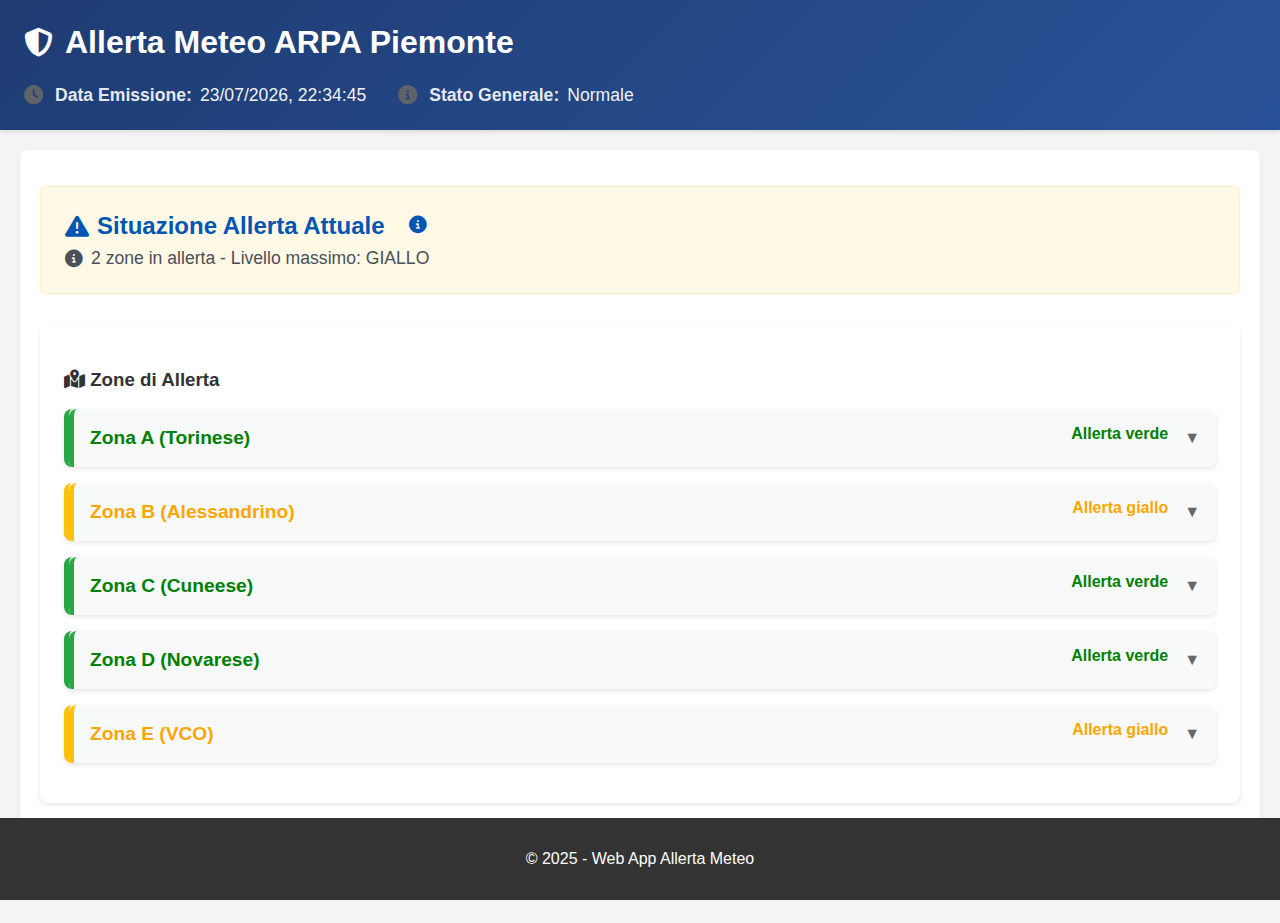
==== index.html @ f82f4a7c "first commit" ====
<!DOCTYPE html>
<html lang="it">
<head>
    <meta charset="UTF-8">
    <meta name="viewport" content="width=device-width, initial-scale=1.0">
    <title>Allerta Meteo ARPA Piemonte</title>
    <link rel="stylesheet" href="style.css">
    <link rel="stylesheet" href="https://cdnjs.cloudflare.com/ajax/libs/font-awesome/6.4.0/css/all.min.css">
</head>
<body>
    <header class="main-header">
        <div class="header-content">
            <div class="header-title">
                <h1><i class="fas fa-shield-alt"></i> Allerta Meteo ARPA Piemonte</h1>
            </div>
            <div class="update-info">
                <div class="info-item">
                    <i class="fas fa-clock"></i>
                    <div class="info-text">
                        <strong>Data Emissione:</strong>
                        <span id="emission-date"></span>
                    </div>
                </div>
                <div class="info-item">
                    <i class="fas fa-info-circle"></i>
                    <div class="info-text">
                        <strong>Stato Generale:</strong>
                        <span id="general-status"></span>
                    </div>
                </div>
            </div>
        </div>
    </header>
    <main>
        <section id="alert-container">
            <div class="section-header">
                <div class="situation-summary">
                    <h2>
                        <i class="fas fa-exclamation-triangle"></i> 
                        Situazione Allerta Attuale
                        <button class="info-button" onclick="toggleLegendModal()">
                            <i class="fas fa-info-circle"></i>
                        </button>
                    </h2>
                    <p class="current-status" id="current-situation">
                        <i class="fas fa-circle-info"></i>
                        <span id="situation-text">Stato di allerta in corso</span>
                    </p>
                </div>
            </div>
            
            <div class="grid-container">
                <div id="alert-details" class="grid-col">
                    <h3><i class="fas fa-map-marked-alt"></i> Zone di Allerta</h3>
                    <ul id="zone-alerts" class="zone-list"></ul>
                </div>
                <div id="weather-details" class="grid-col"></div>
            </div>
            
            <div id="loading" class="hidden">
                <i class="fas fa-spinner fa-spin"></i> Caricamento dati in corso...
            </div>
            <div id="error" class="hidden">
                <i class="fas fa-exclamation-circle"></i> Errore nel caricamento dei dati.
            </div>
        </section>
        
        <section id="disclaimer">
            <p><i class="fas fa-info-circle"></i> Fonte dati: <a href="https://www.arpa.piemonte.it/" target="_blank">ARPA Piemonte</a>. 
            Le informazioni potrebbero non essere in tempo reale.</p>
        </section>
    </main>
    <footer>
        <p>&copy; 2025 - Web App Allerta Meteo</p>
    </footer>
    <div id="legendModal" class="modal">
        <div class="modal-content">
            <div class="modal-header">
                <h3><i class="fas fa-info-circle"></i> Legenda Livelli di Allerta</h3>
                <button class="close-button" onclick="toggleLegendModal()">
                    <i class="fas fa-times"></i>
                </button>
            </div>
            <div class="modal-body">
                <div class="legend-items">
                    <div class="legend-item verde">
                        <span class="alert-badge verde">Verde</span>
                        <div class="legend-description">
                            <p>Condizioni ordinarie: fenomeni naturali che non prevedono danni.</p>
                        </div>
                    </div>
                    <div class="legend-item giallo">
                        <span class="alert-badge giallo">Giallo</span>
                        <div class="legend-description">
                            <p>Potenziali pericoli: possibili danni localizzati.</p>
                            <ul>
                                <li>Precipitazioni: 30-60 mm/24h</li>
                                <li>Temporali: localmente forti</li>
                                <li>Vento: 50-80 km/h</li>
                            </ul>
                        </div>
                    </div>
                    <div class="legend-item arancione">
                        <span class="alert-badge arancione">Arancione</span>
                        <div class="legend-description">
                            <p>Pericoli diffusi: probabili danni estesi.</p>
                            <ul>
                                <li>Precipitazioni: 60-100 mm/24h</li>
                                <li>Temporali: forti e diffusi</li>
                                <li>Vento: 80-100 km/h</li>
                            </ul>
                        </div>
                    </div>
                    <div class="legend-item rosso">
                        <span class="alert-badge rosso">Rosso</span>
                        <div class="legend-description">
                            <p>Pericoli gravi: danni diffusi e ingenti.</p>
                            <ul>
                                <li>Precipitazioni: >100 mm/24h</li>
                                <li>Temporali: molto forti e persistenti</li>
                                <li>Vento: >100 km/h</li>
                            </ul>
                        </div>
                    </div>
                </div>
            </div>
        </div>
    </div>
    <script src="script.js"></script>
</body>
</html>
---- style.css ----
body {
    font-family: sans-serif;
    margin: 0;
    padding: 0;
    background-color: #f4f4f4;
    color: #333;
}

header {
    background-color: #0056b3;
    color: white;
    padding: 1em 0;
    text-align: center;
}

main {
    padding: 20px;
}

#alert-container {
    background-color: white;
    padding: 20px;
    margin-bottom: 20px;
    border-radius: 8px;
    box-shadow: 0 2px 4px rgba(0, 0, 0, 0.1);
}

#alert-container h2 {
    color: #0056b3;
    margin-top: 0;
}

#alert-details p {
    margin-bottom: 0.5em;
}

#zone-alerts {
    list-style: none;
    padding: 0;
}

#zone-alerts li {
    padding: 0.5em 0;
    border-bottom: 1px solid #eee;
}

#zone-alerts li:last-child {
    border-bottom: none;
}

.alert-level-verde {
    color: green;
    font-weight: bold;
    border-left: 5px solid #28a745;
}

.alert-level-giallo {
    color: orange;
    font-weight: bold;
    border-left: 5px solid #ffc107;
}

.alert-level-arancione {
    color: darkorange;
    font-weight: bold;
    border-left: 5px solid #fd7e14;
}

.alert-level-rosso {
    color: red;
    font-weight: bold;
    border-left: 5px solid #dc3545;
}

#loading, #error {
    margin-top: 1em;
    padding: 10px;
    border-radius: 4px;
    text-align: center;
}

#loading {
    background-color: #e0f7fa;
    color: #00838f;
}

#error {
    background-color: #ffebee;
    color: #d32f2f;
}

.hidden {
    display: none;
}

#disclaimer {
    font-size: 0.8em;
    color: #777;
    text-align: center;
    margin-bottom: 1em;
}

footer {
    background-color: #333;
    color: white;
    text-align: center;
    padding: 1em 0;
    position: fixed;
    bottom: 0;
    width: 100%;
}

.alert-item {
    margin: 1rem 0;
    border-radius: 8px;
    background-color: #ffffff;
    margin-bottom: 1rem;
    overflow: hidden;
    box-shadow: 0 2px 4px rgba(0, 0, 0, 0.1);
}

.alert-item h3 {
    margin: 0 0 1rem 0;
    font-size: 1.2rem;
}

.alert-details {
    padding: 1rem;
    color: #333333;
    margin-left: 1rem;
    background-color: white;
}

.alert-status {
    font-weight: bold;
    margin-bottom: 0.5rem;
}

.alert-description {
    color: #666666;
    margin: 1rem 0;
}

.zone-info {
    background-color: #ffffff;
    padding: 1rem;
    margin: 0.5rem 0;
    border-radius: 4px;
}

.zone-info p {
    margin: 0.3rem 0;
}

.weather-info {
    background-color: #ffffff;
    border-radius: 12px;
    padding: 1rem;
    margin: 0.5rem 0;
    box-shadow: 0 2px 4px rgba(0,0,0,0.1);
}

.weather-grid {
    display: grid;
    grid-template-columns: repeat(auto-fit, minmax(200px, 1fr));
    gap: 1rem;
    margin-top: 1rem;
}

.weather-item {
    padding: 0.5rem;
}

.weather-item p {
    margin: 0.5rem 0;
    color: #333333;
}

.weather-card {
    background-color: white;
    padding: 1rem;
    border-radius: 8px;
    border: 1px solid #dee2e6;
    height: 100%;
}

.weather-card h4 {
    color: #2c3e50;
    margin: 0 0 1rem 0;
    padding-bottom: 0.5rem;
    border-bottom: 2px solid #e9ecef;
}

.weather-card p {
    margin: 0.5rem 0;
    font-size: 0.95rem;
    color: #495057;
}

.weather-card strong {
    color: #2c3e50;
}

.alert-header {
    display: flex;
    justify-content: space-between;
    align-items: center;
    padding: 1rem;
    cursor: pointer;
    background-color: #f8f9fa;
    border-radius: 8px 8px 0 0;
}

.alert-header h3 {
    margin: 0;
    flex: 1;
}

.alert-header .alert-status {
    margin-right: 1rem;
    font-weight: bold;
}

.collapse-icon {
    transition: transform 0.3s ease;
    color: #666666;
}

.alert-content {
    max-height: 1000px;
    overflow: hidden;
    transition: max-height 0.3s ease-in-out;
    background-color: #ffffff;
    color: #333333;
    border-top: 1px solid #eee;
}

.alert-content.collapsed {
    display: none;
}

.alert-content.collapsed + .collapse-icon {
    transform: rotate(-180deg);
}

.alert-level-verde .alert-header {
    border-left: 5px solid #28a745;
}

.alert-level-giallo .alert-header {
    border-left: 5px solid #ffc107;
}

.alert-level-arancione .alert-header {
    border-left: 5px solid #fd7e14;
}

.alert-level-rosso .alert-header {
    border-left: 5px solid #dc3545;
}

.weather-item p i,
.zone-info p i {
    width: 20px;
    margin-right: 8px;
    color: #666;
}

.weather-info h4 i {
    margin-right: 8px;
    color: #444;
}

.alert-item i {
    transition: color 0.3s ease;
}

.alert-item:hover i {
    color: #007bff;
}

.main-grid {
    display: grid;
    grid-template-columns: 1fr 1fr;
    gap: 2rem;
    margin: 2rem 0;
}

.grid-col {
    background-color: #fff;
    border-radius: 8px;
    padding: 1.5rem;
    box-shadow: 0 2px 4px rgba(0,0,0,0.1);
}

.grid-container {
    display: grid;
    grid-template-columns: repeat(auto-fit, minmax(300px, 1fr));
    gap: 2rem;
    margin: 2rem 0;
}

.section-header {
    display: flex;
    justify-content: space-between;
    align-items: center;
    padding: 1.5rem;
    margin: 1rem 0 2rem 0;
    border-radius: 8px;
    transition: background-color 0.3s ease;
}

.section-header.level-verde {
    background-color: rgba(40, 167, 69, 0.1);
    border: 1px solid rgba(40, 167, 69, 0.2);
}

.section-header.level-giallo {
    background-color: rgba(255, 193, 7, 0.1);
    border: 1px solid rgba(255, 193, 7, 0.2);
}

.section-header.level-arancione {
    background-color: rgba(253, 126, 20, 0.1);
    border: 1px solid rgba(253, 126, 20, 0.2);
}

.section-header.level-rosso {
    background-color: rgba(220, 53, 69, 0.1);
    border: 1px solid rgba(220, 53, 69, 0.2);
}

.situation-summary {
    display: flex;
    flex-direction: column;
    gap: 0.5rem;
}

.situation-summary h2 {
    margin: 0;
    font-size: 1.5rem;
    color: #343a40;
    display: flex;
    align-items: center;
    gap: 0.5rem;
}

.current-status {
    margin: 0;
    display: flex;
    align-items: center;
    gap: 0.5rem;
    font-size: 1.1rem;
    color: #495057;
}

.section-header {
    display: flex;
    justify-content: space-between;
    align-items: center;
    margin-bottom: 2rem;
}

.legend {
    display: flex;
    gap: 1rem;
}

.alert-badge {
    padding: 0.25rem 1rem;
    border-radius: 4px;
    font-size: 0.9rem;
    font-weight: bold;
}

.weather-grid {
    display: grid;
    grid-template-columns: repeat(auto-fit, minmax(200px, 1fr));
    gap: 1rem;
}

.weather-card {
    background: #f8f9fa;
    padding: 1rem;
    border-radius: 6px;
    border: 1px solid #dee2e6;
}

.weather-card h4 {
    margin-bottom: 1rem;
    color: #495057;
    border-bottom: 2px solid #e9ecef;
    padding-bottom: 0.5rem;
}

.update-info {
    display: flex;
    gap: 2rem;
    margin-top: 1rem;
    color: #666;
}

.main-header {
    background: linear-gradient(135deg, #1e3c72 0%, #2a5298 100%);
    color: white;
    padding: 1.5rem 0;
    box-shadow: 0 2px 4px rgba(0,0,0,0.1);
}

.header-content {
    /* max-width: 1200px; */
    margin: 0 auto;
    padding: 0 1.5rem;
}

.header-title {
    margin-bottom: 1.5rem;
}

.header-title h1 {
    font-size: 2rem;
    margin: 0;
    display: flex;
    align-items: center;
    gap: 0.75rem;
}

.header-title i {
    font-size: 1.8rem;
}

.update-info {
    display: flex;
    flex-wrap: wrap;
    gap: 2rem;
    font-size: 1.1rem;
}

.info-item {
    display: flex;
    align-items: center;
    gap: 0.75rem;
}

.info-item i {
    font-size: 1.2rem;
    opacity: 0.9;
}

.info-text {
    display: flex;
    gap: 0.5rem;
    align-items: baseline;
}

.info-text strong {
    color: rgba(255, 255, 255, 0.9);
}

.info-text span {
    color: rgba(255, 255, 255, 0.95);
}

.alert-legend {
    background-color: #fff;
    border-radius: 8px;
    padding: 1rem;
    margin-top: 1rem;
    box-shadow: 0 2px 4px rgba(0,0,0,0.1);
}

.legend-title {
    font-size: 1.1rem;
    font-weight: 600;
    margin-bottom: 1rem;
    color: #495057;
    display: flex;
    align-items: center;
    gap: 0.5rem;
}

.legend-items {
    display: grid;
    gap: 1rem;
}

.legend-item {
    display: grid;
    grid-template-columns: auto 1fr;
    gap: 1rem;
    align-items: start;
    padding: 0.75rem;
    border-radius: 6px;
    transition: background-color 0.2s ease;
}

.legend-item:hover {
    background-color: rgba(0,0,0,0.02);
}

.legend-description {
    font-size: 0.95rem;
    color: #666;
}

.legend-description p {
    margin: 0 0 0.5rem 0;
}

.legend-description ul {
    margin: 0;
    padding-left: 1.2rem;
    list-style-type: none;
}

.legend-description ul li {
    position: relative;
    padding: 0.2rem 0;
}

.legend-description ul li:before {
    content: "•";
    position: absolute;
    left: -1rem;
    color: #999;
}

.alert-badge {
    padding: 0.25rem 1rem;
    border-radius: 4px;
    font-weight: 600;
    font-size: 0.9rem;
    white-space: nowrap;
    text-align: center;
    min-width: 80px;
}

.verde .alert-badge {
    background-color: #28a745;
    color: white;
}

.giallo .alert-badge {
    background-color: #ffc107;
    color: #000;
}

.arancione .alert-badge {
    background-color: #fd7e14;
    color: white;
}

.rosso .alert-badge {
    background-color: #dc3545;
    color: white;
}

.modal {
    display: none;
    position: fixed;
    top: 0;
    left: 0;
    width: 100%;
    height: 100%;
    background-color: rgba(0, 0, 0, 0.5);
    z-index: 1000;
    backdrop-filter: blur(4px);
}

.modal-content {
    position: relative;
    background-color: #fff;
    margin: 2rem auto;
    padding: 0;
    width: 90%;
    max-width: 600px;
    border-radius: 8px;
    box-shadow: 0 4px 6px rgba(0, 0, 0, 0.1);
    max-height: 90vh;
    overflow-y: auto;
}

.modal-header {
    display: flex;
    justify-content: space-between;
    align-items: center;
    padding: 1rem 1.5rem;
    border-bottom: 1px solid #dee2e6;
}

.modal-header h3 {
    margin: 0;
    color: #343a40;
    display: flex;
    align-items: center;
    gap: 0.5rem;
}

.modal-body {
    padding: 1.5rem;
}

.close-button {
    background: none;
    border: none;
    font-size: 1.2rem;
    color: #666;
    cursor: pointer;
    padding: 0.5rem;
    border-radius: 4px;
    transition: all 0.2s ease;
}

.close-button:hover {
    color: #dc3545;
    background-color: rgba(0, 0, 0, 0.05);
}

.info-button {
    background: none;
    border: none;
    color: #0056b3;
    cursor: pointer;
    padding: 0.25rem 0.5rem;
    font-size: 1.1rem;
    border-radius: 4px;
    transition: all 0.2s ease;
    margin-left: 0.5rem;
}

.info-button:hover {
    color: #0056b3;
    background-color: rgba(0, 86, 179, 0.1);
}

.alert-level-info {
    background-color: #f8f9fa;
    border-radius: 6px;
    padding: 1rem;
    margin: 1rem 0;
}

.alert-level-info p {
    margin: 0.5rem 0;
    display: flex;
    align-items: center;
    gap: 0.5rem;
}

.alert-level-description {
    color: #666;
    font-style: italic;
}

.alert-level-info i {
    opacity: 0.7;
}

.alert-status strong {
    margin-right: 0.5rem;
}

.verde .alert-level-info {
    border-left: 4px solid #28a745;
}

.giallo .alert-level-info {
    border-left: 4px solid #ffc107;
}

.arancione .alert-level-info {
    border-left: 4px solid #fd7e14;
}

.rosso .alert-level-info {
    border-left: 4px solid #dc3545;
}

/* Responsive design */
@media (max-width: 968px) {
    .main-grid {
        grid-template-columns: 1fr;
    }
}

@media (max-width: 768px) {
    .header-title h1 {
        font-size: 1.5rem;
    }
    
    .update-info {
        flex-direction: column;
        gap: 1rem;
    }
    
    .info-item {
        font-size: 1rem;
    }

    .section-header {
        flex-direction: column;
        text-align: center;
        gap: 1rem;
    }

    .situation-summary {
        align-items: center;
    }

    .legend-item {
        grid-template-columns: 1fr;
        text-align: center;
    }
    
    .alert-badge {
        margin-bottom: 0.5rem;
    }
    
    .legend-description ul {
        text-align: left;
    }
}
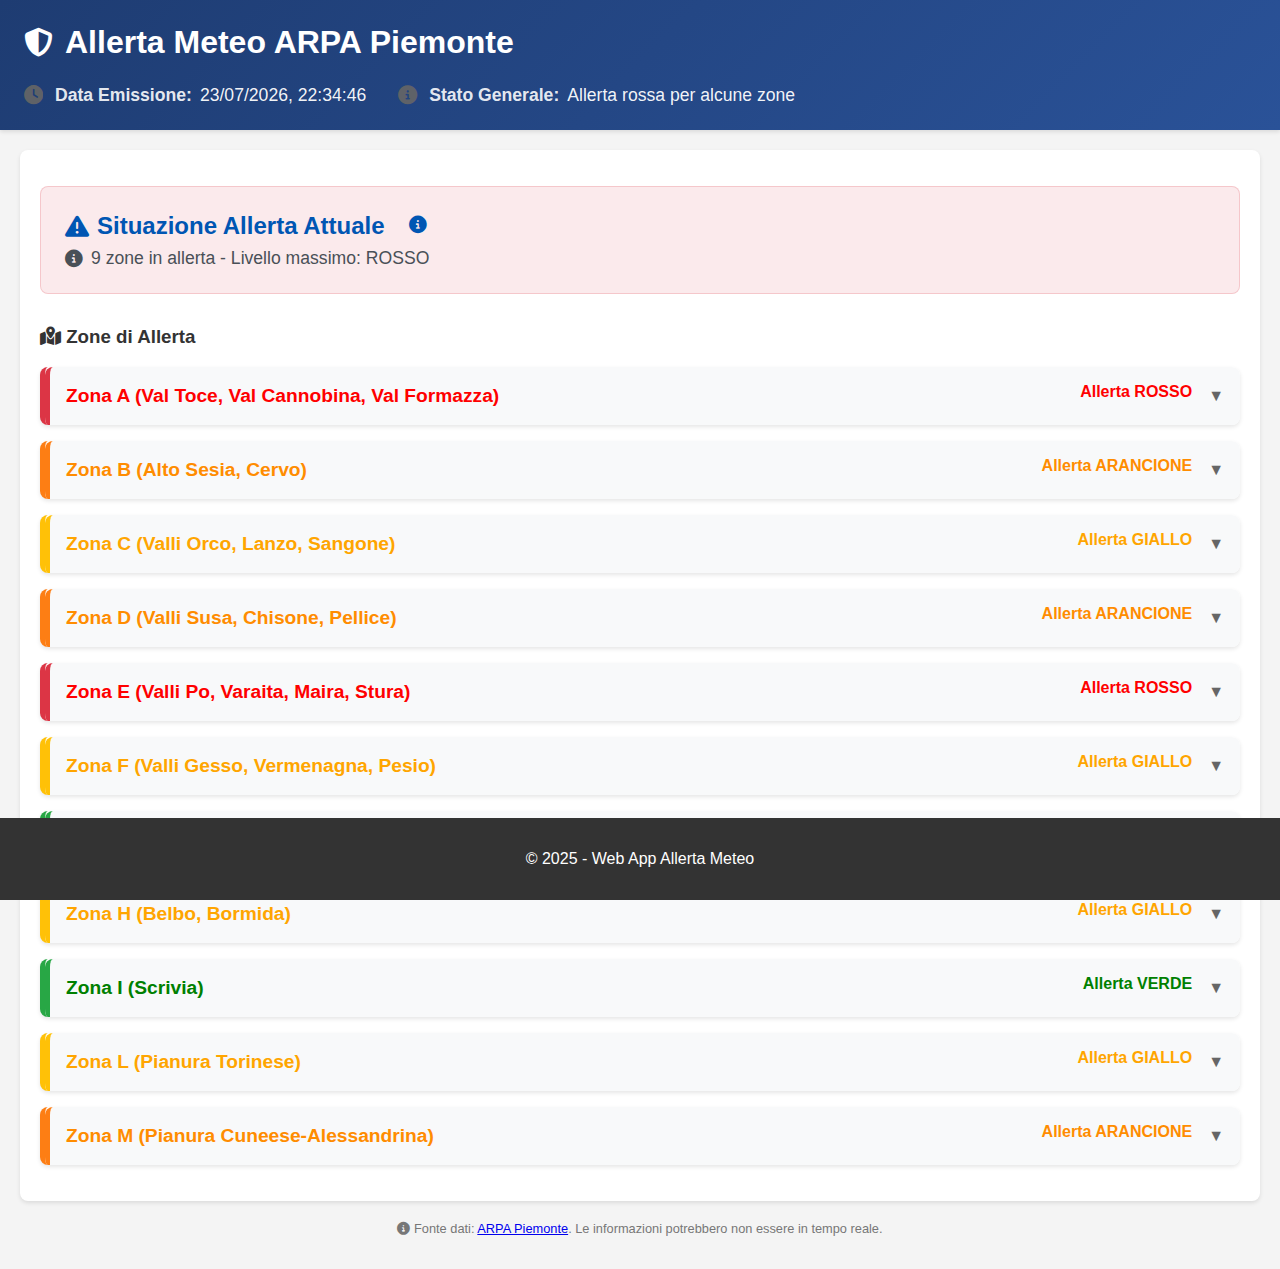
==== commit 335f3c9d: "complete management of all zones and alerts in right way" ====
--- a/index.html
+++ b/index.html
@@ -42,19 +42,16 @@
                             <i class="fas fa-info-circle"></i>
                         </button>
                     </h2>
-                    <p class="current-status" id="current-situation">
+                    <p class="current-status">
                         <i class="fas fa-circle-info"></i>
-                        <span id="situation-text">Stato di allerta in corso</span>
+                        <span id="situation-text"></span>
                     </p>
                 </div>
             </div>
             
-            <div class="grid-container">
-                <div id="alert-details" class="grid-col">
-                    <h3><i class="fas fa-map-marked-alt"></i> Zone di Allerta</h3>
-                    <ul id="zone-alerts" class="zone-list"></ul>
-                </div>
-                <div id="weather-details" class="grid-col"></div>
+            <div id="alert-details">
+                <h3><i class="fas fa-map-marked-alt"></i> Zone di Allerta</h3>
+                <ul id="zone-alerts" class="zone-list"></ul>
             </div>
             
             <div id="loading" class="hidden">
@@ -73,6 +70,7 @@
     <footer>
         <p>&copy; 2025 - Web App Allerta Meteo</p>
     </footer>
+    
     <div id="legendModal" class="modal">
         <div class="modal-content">
             <div class="modal-header">
@@ -83,6 +81,7 @@
             </div>
             <div class="modal-body">
                 <div class="legend-items">
+                    <!-- Legend items for alert levels -->
                     <div class="legend-item verde">
                         <span class="alert-badge verde">Verde</span>
                         <div class="legend-description">
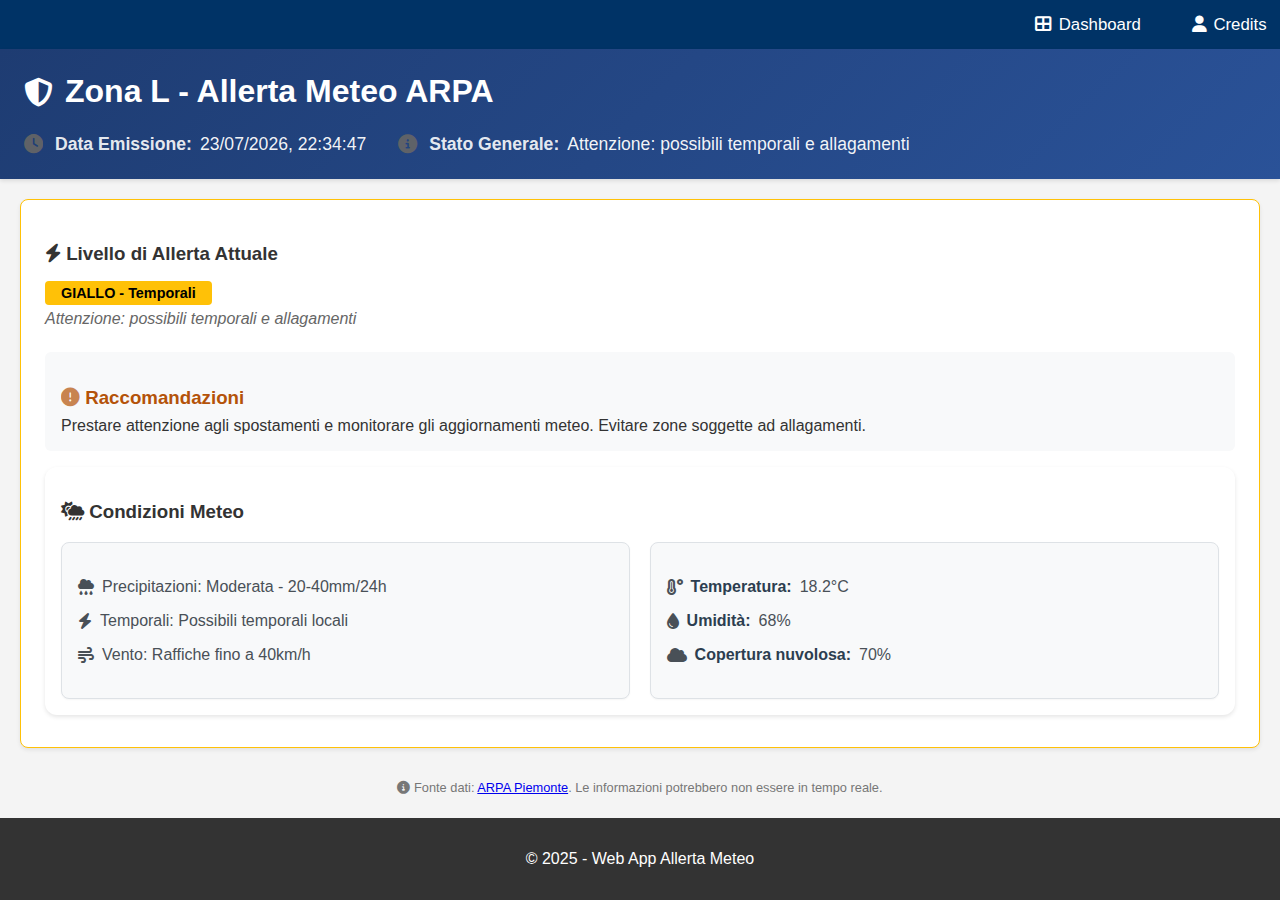
==== commit 72928762: "creation of a dashboard and definition of index page on "L Zone"" ====
--- a/index.html
+++ b/index.html
@@ -3,15 +3,21 @@
 <head>
     <meta charset="UTF-8">
     <meta name="viewport" content="width=device-width, initial-scale=1.0">
-    <title>Allerta Meteo ARPA Piemonte</title>
+    <title>Zona L - Allerta Meteo ARPA Piemonte</title>
     <link rel="stylesheet" href="style.css">
     <link rel="stylesheet" href="https://cdnjs.cloudflare.com/ajax/libs/font-awesome/6.4.0/css/all.min.css">
 </head>
 <body>
+    <nav class="main-nav">
+        <ul>
+            <li><a href="dashboard.html"><i class="fas fa-th-large"></i> Dashboard</a></li>
+            <li><a href="credits.html"><i class="fas fa-user"></i> Credits</a></li>
+        </ul>
+    </nav>
     <header class="main-header">
         <div class="header-content">
             <div class="header-title">
-                <h1><i class="fas fa-shield-alt"></i> Allerta Meteo ARPA Piemonte</h1>
+                <h1><i class="fas fa-shield-alt"></i> Zona L - Allerta Meteo ARPA</h1>
             </div>
             <div class="update-info">
                 <div class="info-item">
@@ -28,30 +34,70 @@
                         <span id="general-status"></span>
                     </div>
                 </div>
+                <!-- <div class="info-item">
+                    <i class="fas fa-play-circle"></i>
+                    <div class="info-text">
+                        <strong>Inizio validità:</strong>
+                        <span id="onset"></span>
+                    </div>
+                </div>
+                <div class="info-item">
+                    <i class="fas fa-stop-circle"></i>
+                    <div class="info-text">
+                        <strong>Fine validità:</strong>
+                        <span id="expires"></span>
+                    </div>
+                </div> -->
             </div>
         </div>
     </header>
+    
+    <!-- <div class="alert-note" id="alert-note"></div> -->
+    
     <main>
-        <section id="alert-container">
-            <div class="section-header">
-                <div class="situation-summary">
-                    <h2>
-                        <i class="fas fa-exclamation-triangle"></i> 
-                        Situazione Allerta Attuale
-                        <button class="info-button" onclick="toggleLegendModal()">
-                            <i class="fas fa-info-circle"></i>
-                        </button>
-                    </h2>
-                    <p class="current-status">
-                        <i class="fas fa-circle-info"></i>
-                        <span id="situation-text"></span>
-                    </p>
+        <section id="zone-l-details">
+            <!-- <div class="section-header level-giallo">
+                <h2><i class="fas fa-map-marker-alt"></i> Dettagli Zona L</h2>
+                <div class="zone-info card zone-info-box">
+                    <h3><i class="fas fa-info-circle"></i> Informazioni Generali</h3>
+                    <p><i class="fas fa-align-left"></i> <strong>Descrizione:</strong> Area metropolitana e pianura torinese</p>
+                    <p><i class="fas fa-users"></i> <strong>Popolazione:</strong> 1.500.000</p>
+                    <p><i class="fas fa-map"></i> <strong>Province:</strong> Torino</p>
+                    <p><i class="fas fa-exclamation-triangle"></i> <strong>Rischi principali:</strong> Temporali, Allagamenti</p>
+                    <p><i class="fas fa-mountain"></i> <strong>Altitudine:</strong> 200-350m</p>
                 </div>
-            </div>
-            
-            <div id="alert-details">
-                <h3><i class="fas fa-map-marked-alt"></i> Zone di Allerta</h3>
-                <ul id="zone-alerts" class="zone-list"></ul>
+            </div> -->
+
+            <div class="zone-status card">
+                <div class="current-alert">
+                    <h3><i class="fas fa-bolt"></i> Livello di Allerta Attuale</h3>
+                    <div class="giallo">
+                        <span id="zone-l-alert-level" class="alert-badge"></span>
+                    </div>
+                    <div class="alert-description" id="zone-l-alert-description"></div>
+                </div>
+                
+                <div class="recommendations alert-level-info giallo">
+                    <h3><i class="fas fa-exclamation-circle"></i> Raccomandazioni</h3>
+                    <div id="zone-l-recommendations"></div>
+                </div>
+
+                <div class="weather-info">
+                    <h3><i class="fas fa-cloud-sun-rain"></i> Condizioni Meteo</h3>
+                    <div class="weather-grid">
+                        <div class="weather-card">
+                            <p><i class="fas fa-cloud-rain"></i> <span id="precipitation"></span></p>
+                            <p><i class="fas fa-bolt"></i> <span id="thunderstorms"></span></p>
+                            <p><i class="fas fa-wind"></i> <span id="wind"></span></p>
+                        </div>
+                        <div class="weather-card">
+                            <p><i class="fas fa-temperature-high"></i> <strong>Temperatura:</strong> 18.2°C</p>
+                            <p><i class="fas fa-tint"></i> <strong>Umidità:</strong> 68%</p>
+                            <p><i class="fas fa-cloud"></i> <strong>Copertura nuvolosa:</strong> 70%</p>
+                        </div>
+                    </div>
+                </div>
+
             </div>
             
             <div id="loading" class="hidden">
@@ -67,64 +113,11 @@
             Le informazioni potrebbero non essere in tempo reale.</p>
         </section>
     </main>
+    
     <footer>
         <p>&copy; 2025 - Web App Allerta Meteo</p>
     </footer>
     
-    <div id="legendModal" class="modal">
-        <div class="modal-content">
-            <div class="modal-header">
-                <h3><i class="fas fa-info-circle"></i> Legenda Livelli di Allerta</h3>
-                <button class="close-button" onclick="toggleLegendModal()">
-                    <i class="fas fa-times"></i>
-                </button>
-            </div>
-            <div class="modal-body">
-                <div class="legend-items">
-                    <!-- Legend items for alert levels -->
-                    <div class="legend-item verde">
-                        <span class="alert-badge verde">Verde</span>
-                        <div class="legend-description">
-                            <p>Condizioni ordinarie: fenomeni naturali che non prevedono danni.</p>
-                        </div>
-                    </div>
-                    <div class="legend-item giallo">
-                        <span class="alert-badge giallo">Giallo</span>
-                        <div class="legend-description">
-                            <p>Potenziali pericoli: possibili danni localizzati.</p>
-                            <ul>
-                                <li>Precipitazioni: 30-60 mm/24h</li>
-                                <li>Temporali: localmente forti</li>
-                                <li>Vento: 50-80 km/h</li>
-                            </ul>
-                        </div>
-                    </div>
-                    <div class="legend-item arancione">
-                        <span class="alert-badge arancione">Arancione</span>
-                        <div class="legend-description">
-                            <p>Pericoli diffusi: probabili danni estesi.</p>
-                            <ul>
-                                <li>Precipitazioni: 60-100 mm/24h</li>
-                                <li>Temporali: forti e diffusi</li>
-                                <li>Vento: 80-100 km/h</li>
-                            </ul>
-                        </div>
-                    </div>
-                    <div class="legend-item rosso">
-                        <span class="alert-badge rosso">Rosso</span>
-                        <div class="legend-description">
-                            <p>Pericoli gravi: danni diffusi e ingenti.</p>
-                            <ul>
-                                <li>Precipitazioni: >100 mm/24h</li>
-                                <li>Temporali: molto forti e persistenti</li>
-                                <li>Vento: >100 km/h</li>
-                            </ul>
-                        </div>
-                    </div>
-                </div>
-            </div>
-        </div>
-    </div>
     <script src="script.js"></script>
 </body>
 </html>--- a/style.css
+++ b/style.css
@@ -162,8 +162,8 @@
 
 .weather-grid {
     display: grid;
-    grid-template-columns: repeat(auto-fit, minmax(200px, 1fr));
-    gap: 1rem;
+    grid-template-columns: repeat(auto-fit, minmax(220px, 1fr));
+    gap: 1.2rem;
     margin-top: 1rem;
 }
 
@@ -177,11 +177,15 @@
 }
 
 .weather-card {
-    background-color: white;
-    padding: 1rem;
+    background-color: #f8f9fa;
+    padding: 1.1rem 1rem;
     border-radius: 8px;
     border: 1px solid #dee2e6;
-    height: 100%;
+    box-shadow: 0 1px 2px rgba(0,0,0,0.04);
+    display: flex;
+    flex-direction: column;
+    justify-content: center;
+    min-height: 120px;
 }
 
 .weather-card h4 {
@@ -193,8 +197,11 @@
 
 .weather-card p {
     margin: 0.5rem 0;
-    font-size: 0.95rem;
+    font-size: 1rem;
     color: #495057;
+    display: flex;
+    align-items: center;
+    gap: 0.5rem;
 }
 
 .weather-card strong {
@@ -346,12 +353,21 @@
 }
 
 .current-status {
-    margin: 0;
+    margin: 0.5rem 0 0.5rem 0;
     display: flex;
     align-items: center;
     gap: 0.5rem;
     font-size: 1.1rem;
     color: #495057;
+    background: #fffbe6;
+    border-left: 4px solid #ffc107;
+    padding: 0.5em 1em;
+    border-radius: 6px;
+}
+
+.current-status i {
+    color: #2563eb;
+    font-size: 1.2em;
 }
 
 .section-header {
@@ -375,15 +391,20 @@
 
 .weather-grid {
     display: grid;
-    grid-template-columns: repeat(auto-fit, minmax(200px, 1fr));
-    gap: 1rem;
+    grid-template-columns: repeat(auto-fit, minmax(220px, 1fr));
+    gap: 1.2rem;
 }
 
 .weather-card {
     background: #f8f9fa;
-    padding: 1rem;
-    border-radius: 6px;
+    padding: 1.1rem 1rem;
+    border-radius: 8px;
     border: 1px solid #dee2e6;
+    box-shadow: 0 1px 2px rgba(0,0,0,0.04);
+    display: flex;
+    flex-direction: column;
+    justify-content: center;
+    min-height: 120px;
 }
 
 .weather-card h4 {
@@ -676,6 +697,72 @@
     border-left: 4px solid #dc3545;
 }
 
+/* Card utility for all main content boxes */
+.card {
+    background-color: #fff;
+    border-radius: 8px;
+    box-shadow: 0 2px 4px rgba(0,0,0,0.08);
+    padding: 1.5rem;
+    margin-bottom: 2rem;
+    border: 1px solid #e9ecef;
+}
+
+/* Specific for the zone-status card */
+.zone-status {
+    margin-bottom: 2rem;
+    background-color: #fff;
+    border-radius: 8px;
+    box-shadow: 0 2px 4px rgba(0,0,0,0.08);
+    padding: 1.5rem;
+    border: 1px solid #ffc107;
+    /* subtle yellow border for alert context */
+}
+
+.zone-status .current-alert {
+    margin-bottom: 1.5rem;
+}
+
+.zone-status .giallo .alert-badge {
+    background-color: #ffc107;
+    color: #000;
+}
+
+.zone-status .alert-description {
+    margin-top: 0.5rem;
+    color: #666;
+    font-style: italic;
+}
+
+.zone-status .recommendations {
+    margin-top: 1.5rem;
+}
+
+.zone-status .recommendations h3 {
+    color: #b45309;
+    margin-bottom: 0.5rem;
+}
+
+.zone-status .recommendations .alert-level-info {
+    background: #fffbe6;
+    border-left: 4px solid #ffc107;
+    color: #b45309;
+    padding: 1rem;
+    border-radius: 6px;
+}
+
+@media (max-width: 600px) {
+    .zone-status, .card {
+        padding: 1rem;
+    }
+    .weather-grid {
+        grid-template-columns: 1fr;
+        gap: 0.8rem;
+    }
+    .weather-card {
+        padding: 0.8rem 0.5rem;
+    }
+}
+
 /* Responsive design */
 @media (max-width: 968px) {
     .main-grid {
@@ -719,4 +806,127 @@
     .legend-description ul {
         text-align: left;
     }
+}
+
+.main-nav {
+    background: #003366;
+    padding: 0.5em 0;
+    box-shadow: 0 2px 4px rgba(0,0,0,0.04);
+}
+.main-nav ul {
+    list-style: none;
+    margin: 0;
+    padding: 0;
+    display: flex;
+    justify-content: flex-end; /* <-- changed from flex-start */
+    gap: 1.5em;
+    max-width: 900px;
+    margin-left: auto;
+}
+.main-nav li {
+    display: inline;
+}
+.main-nav a {
+    color: #fff;
+    text-decoration: none;
+    font-weight: 500;
+    font-size: 1.05em;
+    padding: 0.4em 0.8em;
+    border-radius: 4px;
+    transition: background 0.2s;
+    display: flex;
+    align-items: center;
+    gap: 0.4em;
+}
+.main-nav a:hover {
+    background: #2563eb;
+}
+
+/* Credits Section - harmonized with main cards */
+.credits-section {
+    background: #fff;
+    border-radius: 8px;
+    margin: 2.5em auto 2em auto;
+    padding: 2em 2.5em 1.5em 2.5em;
+    max-width: 700px;
+    color: #222;
+    font-size: 1.08em;
+    box-shadow: 0 2px 8px rgba(30,41,59,0.08);
+    border: 1px solid #e9ecef;
+}
+
+.credits-section h2 {
+    margin-top: 0;
+    color: #2563eb;
+    font-size: 1.5em;
+    display: flex;
+    align-items: center;
+    gap: 0.5em;
+    margin-bottom: 1.2em;
+}
+
+.credits-section ul {
+    list-style: none;
+    padding: 0;
+    margin: 1.5em 0 1em 0;
+}
+
+.credits-section ul > li {
+    margin-bottom: 1em;
+    line-height: 1.6;
+}
+
+.credits-section ul ul {
+    margin-top: 0.5em;
+    margin-bottom: 0.5em;
+    padding-left: 1.5em;
+    list-style: disc;
+    font-size: 0.98em;
+}
+
+.credits-section a {
+    color: #2563eb;
+    text-decoration: underline;
+    transition: color 0.2s;
+    word-break: break-all;
+}
+
+.credits-section a:hover {
+    color: #003366;
+    text-decoration: underline;
+}
+
+.credits-section p {
+    margin-top: 2em;
+    font-size: 0.98em;
+    color: #555;
+    background: #fffbe6;
+    border-left: 4px solid #ffc107;
+    padding: 1em 1.2em;
+    border-radius: 6px;
+}
+
+.credits-section strong {
+    color: #0056b3;
+}
+
+@media (max-width: 700px) {
+    .credits-section {
+        padding: 1em 0.7em 1em 0.7em;
+        font-size: 1em;
+    }
+    .credits-section h2 {
+        font-size: 1.1em;
+    }
+}
+
+.alert-note {
+    background: #fffbe6;
+    border-left: 4px solid #ffc107;
+    color: #7c5a00;
+    padding: 1em 1.2em;
+    border-radius: 6px;
+    margin: 1.5em 0 1em 0;
+    font-size: 1.05em;
+    box-shadow: 0 1px 2px rgba(0,0,0,0.04);
 }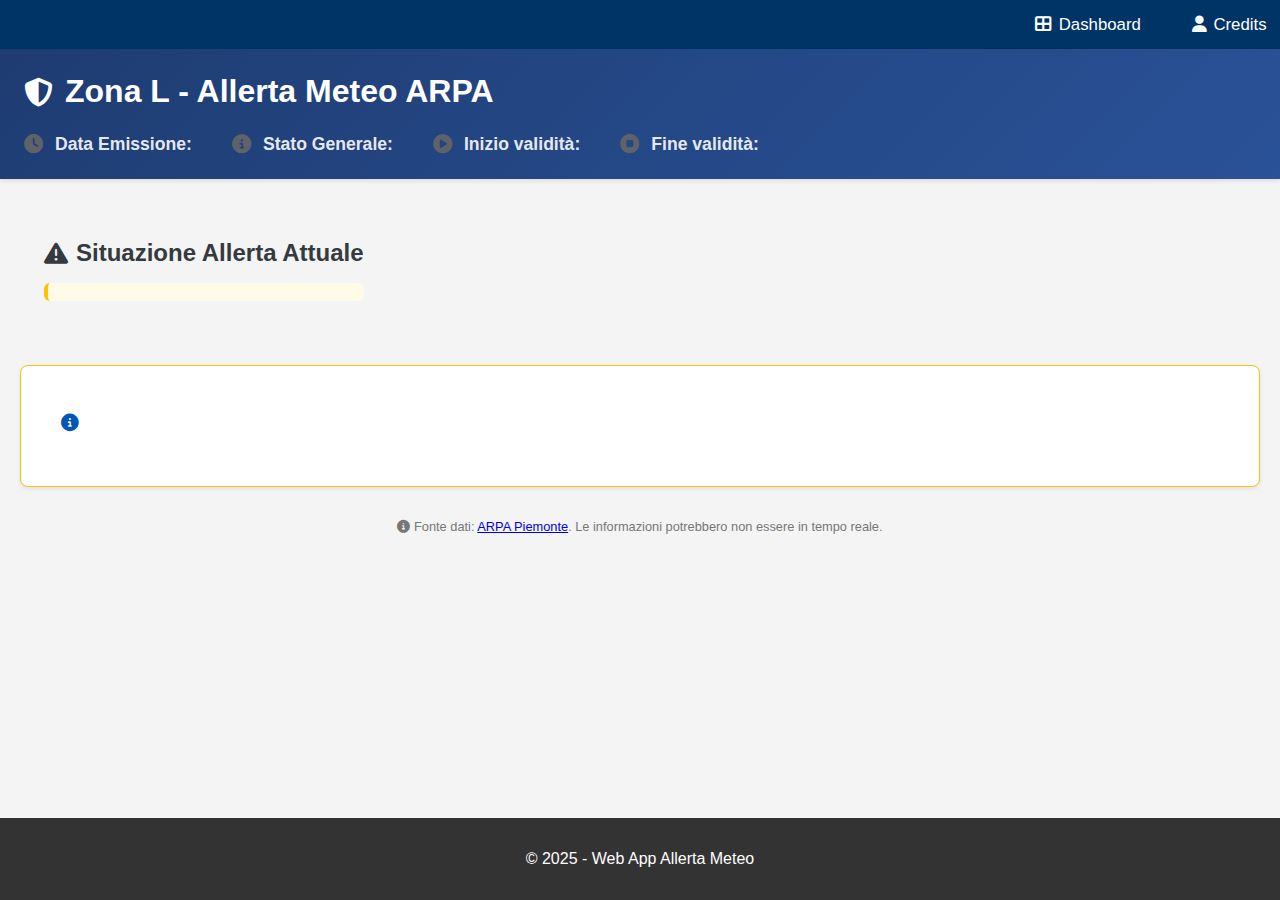
==== commit 4da610c4: "Update index.html" ====
--- a/index.html
+++ b/index.html
@@ -34,7 +34,7 @@
                         <span id="general-status"></span>
                     </div>
                 </div>
-                <!-- <div class="info-item">
+                <div class="info-item">
                     <i class="fas fa-play-circle"></i>
                     <div class="info-text">
                         <strong>Inizio validità:</strong>
@@ -47,57 +47,36 @@
                         <strong>Fine validità:</strong>
                         <span id="expires"></span>
                     </div>
-                </div> -->
+                </div>
             </div>
         </div>
     </header>
     
-    <!-- <div class="alert-note" id="alert-note"></div> -->
-    
     <main>
         <section id="zone-l-details">
-            <!-- <div class="section-header level-giallo">
-                <h2><i class="fas fa-map-marker-alt"></i> Dettagli Zona L</h2>
-                <div class="zone-info card zone-info-box">
-                    <h3><i class="fas fa-info-circle"></i> Informazioni Generali</h3>
-                    <p><i class="fas fa-align-left"></i> <strong>Descrizione:</strong> Area metropolitana e pianura torinese</p>
-                    <p><i class="fas fa-users"></i> <strong>Popolazione:</strong> 1.500.000</p>
-                    <p><i class="fas fa-map"></i> <strong>Province:</strong> Torino</p>
-                    <p><i class="fas fa-exclamation-triangle"></i> <strong>Rischi principali:</strong> Temporali, Allagamenti</p>
-                    <p><i class="fas fa-mountain"></i> <strong>Altitudine:</strong> 200-350m</p>
+            <div class="section-header">
+                <div class="situation-summary">
+                    <h2>
+                        <i class="fas fa-exclamation-triangle"></i> 
+                        Situazione Allerta Attuale
+                    </h2>
+                    <p class="current-status">
+                        <span id="situation-text"></span>
+                    </p>
                 </div>
-            </div> -->
-
+            </div>
             <div class="zone-status card">
                 <div class="current-alert">
-                    <h3><i class="fas fa-bolt"></i> Livello di Allerta Attuale</h3>
-                    <div class="giallo">
-                        <span id="zone-l-alert-level" class="alert-badge"></span>
-                    </div>
-                    <div class="alert-description" id="zone-l-alert-description"></div>
-                </div>
-                
-                <div class="recommendations alert-level-info giallo">
-                    <h3><i class="fas fa-exclamation-circle"></i> Raccomandazioni</h3>
-                    <div id="zone-l-recommendations"></div>
-                </div>
-
-                <div class="weather-info">
-                    <h3><i class="fas fa-cloud-sun-rain"></i> Condizioni Meteo</h3>
-                    <div class="weather-grid">
-                        <div class="weather-card">
-                            <p><i class="fas fa-cloud-rain"></i> <span id="precipitation"></span></p>
-                            <p><i class="fas fa-bolt"></i> <span id="thunderstorms"></span></p>
-                            <p><i class="fas fa-wind"></i> <span id="wind"></span></p>
-                        </div>
-                        <div class="weather-card">
-                            <p><i class="fas fa-temperature-high"></i> <strong>Temperatura:</strong> 18.2°C</p>
-                            <p><i class="fas fa-tint"></i> <strong>Umidità:</strong> 68%</p>
-                            <p><i class="fas fa-cloud"></i> <strong>Copertura nuvolosa:</strong> 70%</p>
-                        </div>
+                    <h3>
+                        <div class="alert-description" id="zone-l-alert-description"></div>
+                        <button class="info-button" onclick="toggleLegendModal()">
+                            <i class="fas fa-info-circle"></i>
+                        </button>
+                    </h3>
+                    <div id="zone-l-alert-types">
+                        <!-- Alert types will be dynamically added here -->
                     </div>
                 </div>
-
             </div>
             
             <div id="loading" class="hidden">
@@ -118,6 +97,46 @@
         <p>&copy; 2025 - Web App Allerta Meteo</p>
     </footer>
     
+    <div id="legendModal" class="modal">
+        <div class="modal-content">
+            <div class="modal-header">
+                <h3><i class="fas fa-info-circle"></i> Legenda Livelli di Allerta</h3>
+                <button class="close-button" onclick="toggleLegendModal()">
+                    <i class="fas fa-times"></i>
+                </button>
+            </div>
+            <div class="modal-body">
+                <div class="legend-items">
+                    <!-- Legend items for alert levels -->
+                    <div class="legend-item verde">
+                        <span class="alert-badge verde">Verde</span>
+                        <div class="legend-description">
+                            <p>Condizioni ordinarie: fenomeni naturali che non prevedono danni.</p>
+                        </div>
+                    </div>
+                    <div class="legend-item giallo">
+                        <span class="alert-badge giallo">Giallo</span>
+                        <div class="legend-description">
+                            <p>Potenziali pericoli: possibili danni localizzati.</p>
+                        </div>
+                    </div>
+                    <div class="legend-item arancione">
+                        <span class="alert-badge arancione">Arancione</span>
+                        <div class="legend-description">
+                            <p>Pericoli diffusi: probabili danni estesi.</p>
+                        </div>
+                    </div>
+                    <div class="legend-item rosso">
+                        <span class="alert-badge rosso">Rosso</span>
+                        <div class="legend-description">
+                            <p>Pericoli gravi: danni diffusi e ingenti.</p>
+                        </div>
+                    </div>
+                </div>
+            </div>
+        </div>
+    </div>
+    
     <script src="script.js"></script>
 </body>
-</html>+</html>
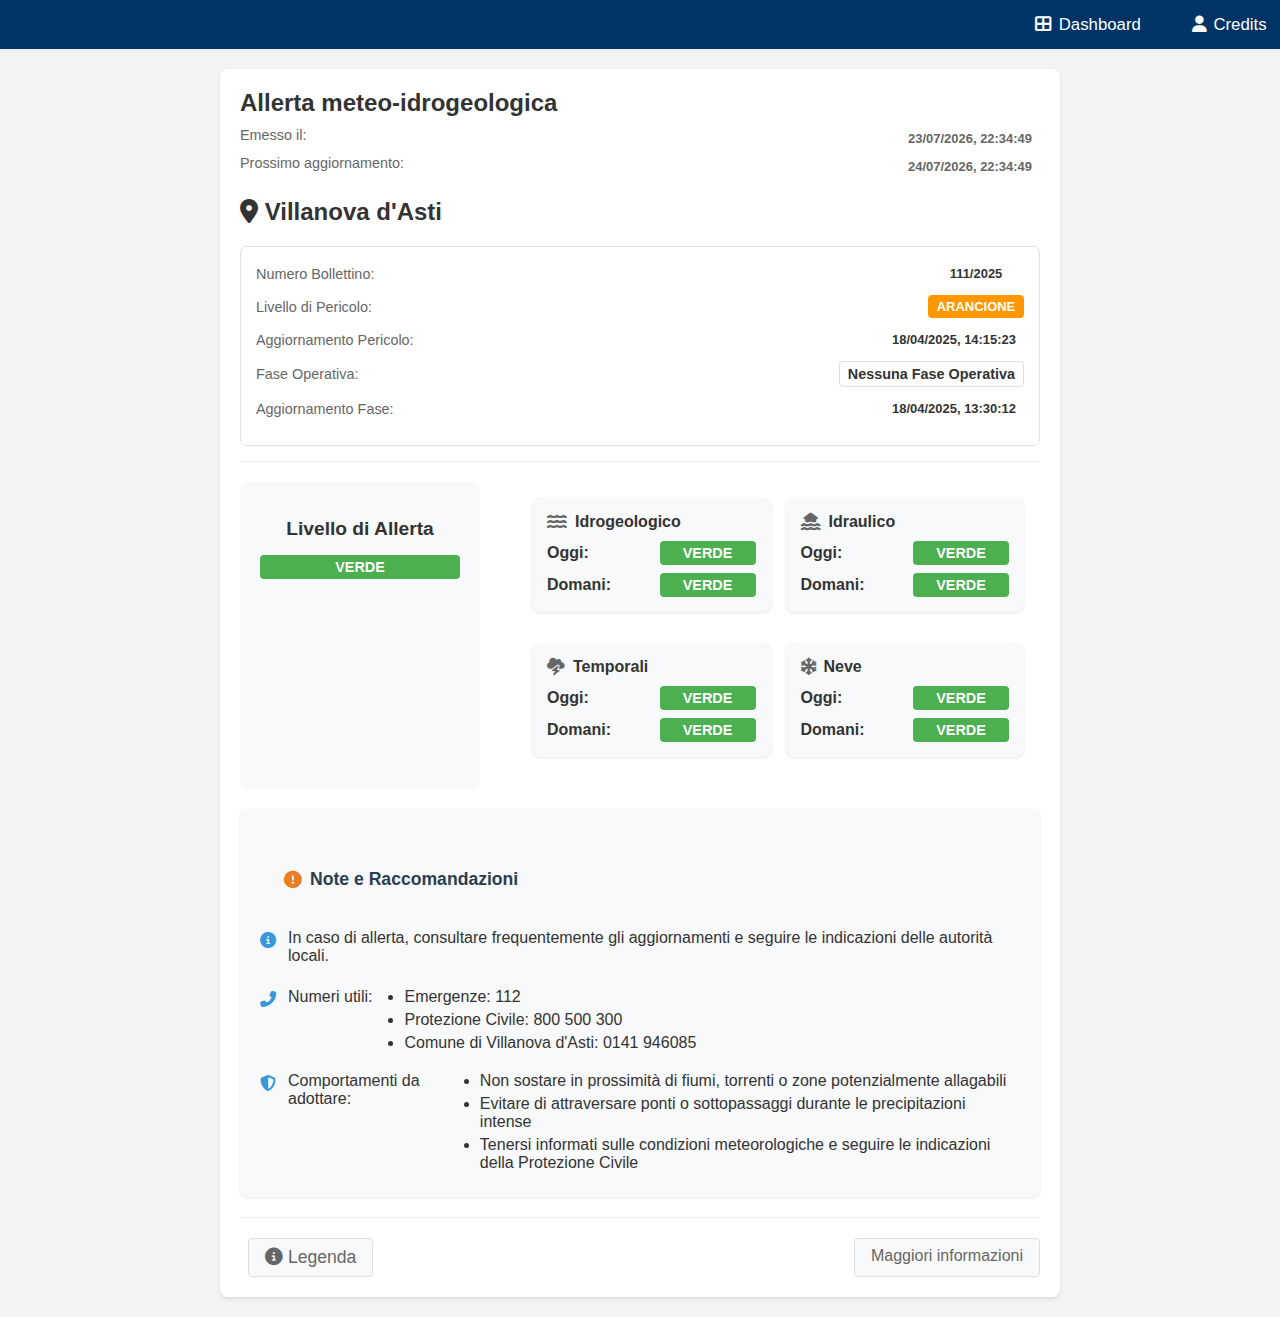
==== commit b58e890b: "global refactoring" ====
--- a/index.html
+++ b/index.html
@@ -14,89 +14,179 @@
             <li><a href="credits.html"><i class="fas fa-user"></i> Credits</a></li>
         </ul>
     </nav>
-    <header class="main-header">
-        <div class="header-content">
-            <div class="header-title">
-                <h1><i class="fas fa-shield-alt"></i> Zona L - Allerta Meteo ARPA</h1>
-            </div>
-            <div class="update-info">
-                <div class="info-item">
-                    <i class="fas fa-clock"></i>
-                    <div class="info-text">
-                        <strong>Data Emissione:</strong>
-                        <span id="emission-date"></span>
-                    </div>
-                </div>
-                <div class="info-item">
-                    <i class="fas fa-info-circle"></i>
-                    <div class="info-text">
-                        <strong>Stato Generale:</strong>
-                        <span id="general-status"></span>
-                    </div>
-                </div>
-                <div class="info-item">
-                    <i class="fas fa-play-circle"></i>
-                    <div class="info-text">
-                        <strong>Inizio validità:</strong>
-                        <span id="onset"></span>
-                    </div>
-                </div>
-                <div class="info-item">
-                    <i class="fas fa-stop-circle"></i>
-                    <div class="info-text">
-                        <strong>Fine validità:</strong>
-                        <span id="expires"></span>
+
+    <div class="widget-container">
+        <div class="widget-header">
+            <h1>Allerta meteo-idrogeologica</h1>
+            <div class="widget-update-info">
+                <div class="info-row">
+                    <span class="label">Emesso il:</span>
+                    <span id="emission-date" class="value"></span>
+                </div>
+                <div class="info-row">
+                    <span class="label">Prossimo aggiornamento:</span>
+                    <span id="expires" class="value"></span>
+                </div>
+            </div>
+            <div class="location-info">
+                <h2><i class="fas fa-map-marker-alt"></i> Villanova d'Asti</h2>
+                <!-- <div class="location-details">
+                    <div class="info-item">
+                        <i class="fas fa-mountain"></i>
+                        <span>Zona L - Pianura Torinese e Colline</span>
+                    </div>
+                    <div class="info-item">
+                        <i class="fas fa-map"></i>
+                        <span>Provincia: Asti</span>
+                    </div>
+                    <div class="info-item">
+                        <i class="fas fa-home"></i>
+                        <span>Codice ISTAT: 005118</span>
+                    </div>
+                </div> -->
+                <div class="operational-details">
+                    <div class="info-group">
+                        <div class="info-item">
+                            <span class="label">Numero Bollettino:</span>
+                            <span id="bulletin-number" class="value"></span>
+                        </div>
+                        <div class="info-item">
+                            <span class="label">Livello di Pericolo:</span>
+                            <span id="danger-level" class="value alert-badge"></span>
+                        </div>
+                        <div class="info-item">
+                            <span class="label">Aggiornamento Pericolo:</span>
+                            <span id="danger-update" class="value"></span>
+                        </div>
+                        <div class="info-item">
+                            <span class="label">Fase Operativa:</span>
+                            <span id="operational-phase" class="value phase-badge"></span>
+                        </div>
+                        <div class="info-item">
+                            <span class="label">Aggiornamento Fase:</span>
+                            <span id="phase-update" class="value"></span>
+                        </div>
                     </div>
                 </div>
             </div>
         </div>
-    </header>
-    
-    <main>
-        <section id="zone-l-details">
+
+        <!-- <div class="operational-info-section">
             <div class="section-header">
-                <div class="situation-summary">
-                    <h2>
-                        <i class="fas fa-exclamation-triangle"></i> 
-                        Situazione Allerta Attuale
-                    </h2>
-                    <p class="current-status">
-                        <span id="situation-text"></span>
-                    </p>
-                </div>
-            </div>
-            <div class="zone-status card">
-                <div class="current-alert">
-                    <h3>
-                        <div class="alert-description" id="zone-l-alert-description"></div>
-                        <button class="info-button" onclick="toggleLegendModal()">
-                            <i class="fas fa-info-circle"></i>
-                        </button>
-                    </h3>
-                    <div id="zone-l-alert-types">
-                        <!-- Alert types will be dynamically added here -->
-                    </div>
-                </div>
-            </div>
-            
-            <div id="loading" class="hidden">
-                <i class="fas fa-spinner fa-spin"></i> Caricamento dati in corso...
-            </div>
-            <div id="error" class="hidden">
-                <i class="fas fa-exclamation-circle"></i> Errore nel caricamento dei dati.
-            </div>
-        </section>
-        
-        <section id="disclaimer">
-            <p><i class="fas fa-info-circle"></i> Fonte dati: <a href="https://www.arpa.piemonte.it/" target="_blank">ARPA Piemonte</a>. 
-            Le informazioni potrebbero non essere in tempo reale.</p>
-        </section>
-    </main>
-    
-    <footer>
-        <p>&copy; 2025 - Web App Allerta Meteo</p>
-    </footer>
-    
+                <h3><i class="fas fa-exclamation-triangle"></i> Stato Operativo</h3>
+            </div>
+
+        </div> -->
+
+        <div class="widget-content">
+            <div class="alert-summary">
+                <div class="alert-level-box">
+                    <h2>Livello di Allerta</h2>
+                    <div id="current-alert-level" class="alert-badge"></div>
+                </div>
+                
+                <div class="alert-details">
+                    <div class="alert-types-grid">
+                        <div class="alert-type">
+                            <h3><i class="fas fa-water"></i> Idrogeologico</h3>
+                            <div class="day-alerts">
+                                <div class="day-alert">
+                                    <span class="day-label">Oggi:</span>
+                                    <span id="idro-today" class="alert-badge"></span>
+                                </div>
+                                <div class="day-alert">
+                                    <span class="day-label">Domani:</span>
+                                    <span id="idro-tomorrow" class="alert-badge"></span>
+                                </div>
+                            </div>
+                        </div>
+
+                        <div class="alert-type">
+                            <h3><i class="fas fa-house-flood-water"></i> Idraulico</h3>
+                            <div class="day-alerts">
+                                <div class="day-alert">
+                                    <span class="day-label">Oggi:</span>
+                                    <span id="idrau-today" class="alert-badge"></span>
+                                </div>
+                                <div class="day-alert">
+                                    <span class="day-label">Domani:</span>
+                                    <span id="idrau-tomorrow" class="alert-badge"></span>
+                                </div>
+                            </div>
+                        </div>
+
+                        <div class="alert-type">
+                            <h3><i class="fas fa-cloud-bolt"></i> Temporali</h3>
+                            <div class="day-alerts">
+                                <div class="day-alert">
+                                    <span class="day-label">Oggi:</span>
+                                    <span id="temp-today" class="alert-badge"></span>
+                                </div>
+                                <div class="day-alert">
+                                    <span class="day-label">Domani:</span>
+                                    <span id="temp-tomorrow" class="alert-badge"></span>
+                                </div>
+                            </div>
+                        </div>
+
+                        <div class="alert-type">
+                            <h3><i class="fas fa-snowflake"></i> Neve</h3>
+                            <div class="day-alerts">
+                                <div class="day-alert">
+                                    <span class="day-label">Oggi:</span>
+                                    <span id="snow-today" class="alert-badge"></span>
+                                </div>
+                                <div class="day-alert">
+                                    <span class="day-label">Domani:</span>
+                                    <span id="snow-tomorrow" class="alert-badge"></span>
+                                </div>
+                            </div>
+                        </div>
+                    </div>
+                </div>
+            </div>
+
+            <div class="recommendations-section">
+                <div class="section-header">
+                    <h3><i class="fas fa-exclamation-circle"></i> Note e Raccomandazioni</h3>
+                </div>
+                <div class="recommendations-content">
+                    <div class="recommendation-item">
+                        <i class="fas fa-info-circle"></i>
+                        <p>In caso di allerta, consultare frequentemente gli aggiornamenti e seguire le indicazioni delle autorità locali.</p>
+                    </div>
+                    <div class="recommendation-item">
+                        <i class="fas fa-phone-alt"></i>
+                        <p>Numeri utili:</p>
+                        <ul>
+                            <li>Emergenze: 112</li>
+                            <li>Protezione Civile: 800 500 300</li>
+                            <li>Comune di Villanova d'Asti: 0141 946085</li>
+                        </ul>
+                    </div>
+                    <div class="recommendation-item">
+                        <i class="fas fa-shield-alt"></i>
+                        <p>Comportamenti da adottare:</p>
+                        <ul>
+                            <li>Non sostare in prossimità di fiumi, torrenti o zone potenzialmente allagabili</li>
+                            <li>Evitare di attraversare ponti o sottopassaggi durante le precipitazioni intense</li>
+                            <li>Tenersi informati sulle condizioni meteorologiche e seguire le indicazioni della Protezione Civile</li>
+                        </ul>
+                    </div>
+                </div>
+            </div>
+
+            <div class="widget-footer">
+                <button class="info-button" onclick="toggleLegendModal()">
+                    <i class="fas fa-info-circle"></i> Legenda
+                </button>
+                <a href="https://www.arpa.piemonte.it/rischi_naturali/index.html" target="_blank" class="arpa-link">
+                    Maggiori informazioni
+                </a>
+            </div>
+        </div>
+    </div>
+
     <div id="legendModal" class="modal">
         <div class="modal-content">
             <div class="modal-header">
@@ -107,7 +197,6 @@
             </div>
             <div class="modal-body">
                 <div class="legend-items">
-                    <!-- Legend items for alert levels -->
                     <div class="legend-item verde">
                         <span class="alert-badge verde">Verde</span>
                         <div class="legend-description">
@@ -137,6 +226,6 @@
         </div>
     </div>
     
-    <script src="script.js"></script>
+    <script src="villanova.js"></script>
 </body>
 </html>
--- a/style.css
+++ b/style.css
@@ -383,10 +383,23 @@
 }
 
 .alert-badge {
-    padding: 0.25rem 1rem;
+    display: flex;
+    justify-content: center;
+    align-items: center;
+    min-width: 80px;
+    padding: 6px 12px;
     border-radius: 4px;
-    font-size: 0.9rem;
     font-weight: bold;
+    text-transform: uppercase;
+    text-align: center;
+}
+
+.alert-badge i {
+    font-size: 0.9em;
+}
+
+.alert-badge .alert-text {
+    margin-left: 4px;
 }
 
 .weather-grid {
@@ -573,6 +586,26 @@
 
 .rosso .alert-badge {
     background-color: #dc3545;
+    color: white;
+}
+
+.alert-badge.verde {
+    background-color: green;
+    color: white;
+}
+
+.alert-badge.giallo {
+    background-color: yellow;
+    color: black;
+}
+
+.alert-badge.arancione {
+    background-color: orange;
+    color: black;
+}
+
+.alert-badge.rosso {
+    background-color: red;
     color: white;
 }
 
@@ -929,4 +962,547 @@
     margin: 1.5em 0 1em 0;
     font-size: 1.05em;
     box-shadow: 0 1px 2px rgba(0,0,0,0.04);
+}
+
+.alert-status.verde {
+    color: green;
+}
+
+.alert-status.giallo {
+    color: yellow;
+}
+
+.alert-status.arancione {
+    color: orange;
+}
+
+.alert-status.rosso {
+    color: red;
+}
+
+.alert-level.verde {
+    color: green;
+}
+
+.alert-level.giallo {
+    color: yellow;
+}
+
+.alert-level.arancione {
+    color: orange;
+}
+
+.alert-level.rosso {
+    color: red;
+}
+
+.alert-type {
+    background: #f8f9fa;
+    padding: 1rem;
+    border-radius: 6px;
+    margin-bottom: 1rem;
+}
+
+.alert-days {
+    display: grid;
+    grid-template-columns: 1fr 1fr;
+    gap: 1rem;
+    margin-top: 0.5rem;
+}
+
+.alert-day {
+    display: flex;
+    justify-content: space-between;
+    align-items: center;
+    gap: 10px;
+}
+
+.day-label {
+    font-weight: bold;
+    min-width: 60px;
+}
+
+.alert-level {
+    padding: 0.25rem 0.5rem;
+    border-radius: 4px;
+    font-weight: bold;
+}
+
+.alert-level.bianco {
+    background-color: #ffffff;
+    border: 1px solid #dee2e6;
+    color: #495057;
+}
+
+.alert-type-grid {
+    display: grid;
+    grid-template-columns: repeat(auto-fit, minmax(250px, 1fr));
+    gap: 1rem;
+    margin-top: 1rem;
+}
+
+.alert-type {
+    background: #f8f9fa;
+    padding: 1rem;
+    border-radius: 6px;
+    box-shadow: 0 1px 3px rgba(0,0,0,0.1);
+}
+
+.alert-type h5 {
+    margin: 0 0 0.5rem 0;
+    display: flex;
+    align-items: center;
+    gap: 0.5rem;
+}
+
+.alert-level {
+    display: inline-block;
+    padding: 0.25rem 0.5rem;
+    border-radius: 4px;
+    font-weight: bold;
+}
+
+.alert-level.verde { background-color: #6EBB00; color: white; }
+.alert-level.giallo { background-color: #FFFF00; color: black; }
+.alert-level.arancione { background-color: #FFA500; color: white; }
+.alert-level.rosso { background-color: #FF0000; color: white; }
+.alert-level.bianco { background-color: #ffffff; color: black; border: 1px solid #dee2e6; }
+
+.current-alert-status {
+    background: #f8f9fa;
+    padding: 1rem;
+    border-radius: 6px;
+    margin-bottom: 1rem;
+}
+
+.current-alert-status p {
+    margin: 0.5rem 0;
+}
+
+.zone-panel {
+    border: 1px solid #ccc;
+    margin-bottom: 10px;
+    border-radius: 5px;
+    overflow: hidden;
+}
+
+.zone-header {
+    background-color: #f0f0f0;
+    padding: 10px;
+    cursor: pointer;
+    display: flex;
+    justify-content: space-between;
+    align-items: center;
+}
+
+.zone-body {
+    padding: 10px;
+    display: none; /* Initially hidden */
+}
+
+.zone-body.show {
+    display: block;
+}
+
+.alert-table {
+    width: 100%;
+    border-collapse: collapse;
+    margin-top: 10px;
+}
+
+.alert-table th,
+.alert-table td {
+    padding: 8px;
+    text-align: left;
+    border: 1px solid #ddd;
+}
+
+.alert-table th {
+    background-color: #f5f5f5;
+}
+
+.alert-types {
+    margin-top: 20px;
+}
+
+.alert-level {
+    display: inline-block;
+    padding: 2px 6px;
+    border-radius: 4px;
+    font-weight: bold;
+}
+
+.alert-level.verde { background-color: #4CAF50; color: white; }
+.alert-level.giallo { background-color: #FFC107; color: black; }
+.alert-level.arancione { background-color: #FF9800; color: white; }
+.alert-level.rosso { background-color: #F44336; color: white; }
+.alert-level.bianco { background-color: #FFFFFF; color: black; border: 1px solid #ddd; }
+
+.widget-container {
+    max-width: 800px;
+    margin: 20px auto;
+    background: #fff;
+    border-radius: 8px;
+    box-shadow: 0 2px 4px rgba(0,0,0,0.1);
+    padding: 20px;
+}
+
+.widget-header {
+    border-bottom: 1px solid #eee;
+    padding-bottom: 15px;
+    margin-bottom: 20px;
+}
+
+.widget-header h1 {
+    font-size: 1.5em;
+    color: #333;
+    margin: 0 0 10px 0;
+}
+
+.widget-update-info {
+    font-size: 0.9em;
+    color: #666;
+}
+
+.info-row {
+    display: flex;
+    justify-content: space-between;
+    margin: 5px 0;
+}
+
+.alert-summary {
+    display: flex;
+    gap: 20px;
+    margin-bottom: 20px;
+}
+
+.alert-level-box {
+    flex: 0 0 200px;
+    text-align: center;
+    padding: 20px;
+    background: #f8f9fa;
+    border-radius: 8px;
+}
+
+.alert-level-box h2 {
+    font-size: 1.2em;
+    margin-bottom: 15px;
+}
+
+.alert-details {
+    flex: 1;
+}
+
+.alert-types-grid {
+    display: grid;
+    grid-template-columns: repeat(2, 1fr);
+    gap: 15px;
+}
+
+.alert-type {
+    background: #f8f9fa;
+    padding: 15px;
+    border-radius: 8px;
+}
+
+.alert-type h3 {
+    display: flex;
+    align-items: center;
+    gap: 8px;
+    font-size: 1em;
+    margin: 0 0 10px 0;
+    color: #333;
+}
+
+.alert-type h3 i {
+    font-size: 1.1em;
+    color: #666;
+}
+
+.day-alerts {
+    display: flex;
+    flex-direction: column;
+    gap: 8px;
+}
+
+.day-alert {
+    display: flex;
+    justify-content: space-between;
+    align-items: center;
+    gap: 10px;
+}
+
+.alert-badge {
+    padding: 4px 8px;
+    border-radius: 4px;
+    font-weight: bold;
+    text-transform: uppercase;
+    font-size: 0.9em;
+}
+
+.widget-footer {
+    display: flex;
+    justify-content: space-between;
+    margin-top: 20px;
+    padding-top: 20px;
+    border-top: 1px solid #eee;
+}
+
+.info-button, .arpa-link {
+    padding: 8px 16px;
+    border-radius: 4px;
+    text-decoration: none;
+    color: #666;
+    background: #f8f9fa;
+    border: 1px solid #ddd;
+    cursor: pointer;
+    transition: all 0.3s ease;
+}
+
+.info-button:hover, .arpa-link:hover {
+    background: #e9ecef;
+}
+
+/* Alert level colors */
+.alert-badge.verde { background-color: #4CAF50; color: white; }
+.alert-badge.giallo { background-color: #FFC107; color: black; }
+.alert-badge.arancione { background-color: #FF9800; color: white; }
+.alert-badge.rosso { background-color: #F44336; color: white; }
+
+.recommendations-section {
+    background-color: #f8f9fa;
+    border-radius: 8px;
+    padding: 20px;
+    margin: 20px 0;
+    box-shadow: 0 1px 3px rgba(0,0,0,0.1);
+}
+
+.recommendations-section .section-header {
+    margin-bottom: 15px;
+}
+
+.recommendations-section h3 {
+    color: #2c3e50;
+    font-size: 1.1em;
+    display: flex;
+    align-items: center;
+    gap: 8px;
+    margin: 0;
+}
+
+.recommendations-section h3 i {
+    color: #e67e22;
+}
+
+.recommendations-content {
+    display: flex;
+    flex-direction: column;
+    gap: 15px;
+}
+
+.recommendation-item {
+    display: flex;
+    gap: 12px;
+    align-items: flex-start;
+}
+
+.recommendation-item i {
+    color: #3498db;
+    margin-top: 3px;
+}
+
+.recommendation-item p {
+    margin: 0 0 8px 0;
+}
+
+.recommendation-item ul {
+    margin: 0;
+    padding-left: 20px;
+}
+
+.recommendation-item li {
+    margin-bottom: 5px;
+}
+
+@media (max-width: 600px) {
+    .recommendations-section {
+        padding: 15px;
+    }
+    
+    .recommendation-item {
+        flex-direction: column;
+        gap: 8px;
+    }
+}
+
+.technical-info-section {
+    background-color: #f8f9fa;
+    border-radius: 8px;
+    padding: 20px;
+    margin: 20px 0;
+    box-shadow: 0 1px 3px rgba(0,0,0,0.1);
+}
+
+.technical-details {
+    margin-top: 15px;
+}
+
+.info-grid {
+    display: grid;
+    grid-template-columns: repeat(auto-fit, minmax(250px, 1fr));
+    gap: 20px;
+}
+
+.info-group {
+    background: white;
+    padding: 15px;
+    border-radius: 6px;
+    border: 1px solid #dee2e6;
+}
+
+.info-group h4 {
+    color: #2c3e50;
+    margin: 0 0 15px 0;
+    display: flex;
+    align-items: center;
+    gap: 8px;
+    font-size: 1em;
+}
+
+.info-group .info-item {
+    display: flex;
+    justify-content: space-between;
+    margin-bottom: 10px;
+    font-size: 0.9em;
+}
+
+.info-group .label {
+    color: #666;
+    font-weight: 500;
+}
+
+.info-group .value {
+    color: #333;
+}
+
+@media (max-width: 600px) {
+    .technical-info-section {
+        padding: 15px;
+    }
+    
+    .info-group .info-item {
+        flex-direction: column;
+        gap: 5px;
+    }
+}
+
+.operational-info-section {
+    background-color: #f8f9fa;
+    border-radius: 8px;
+    padding: 20px;
+    margin: 20px 0;
+    box-shadow: 0 1px 3px rgba(0,0,0,0.1);
+}
+
+.phase-badge {
+    display: inline-block;
+    padding: 4px 8px;
+    border-radius: 4px;
+    font-weight: bold;
+}
+
+/* Operational phase colors based on RGB values */
+.phase-badge.nessuna-fase-operativa {
+    background-color: rgb(255, 255, 255);
+    color: #333;
+    border: 1px solid #ddd;
+}
+
+.phase-badge.attenzione {
+    background-color: rgb(199, 255, 240);
+    color: #333;
+}
+
+.phase-badge.preallarme {
+    background-color: rgb(204, 153, 255);
+    color: #333;
+}
+
+.phase-badge.allarme {
+    background-color: rgb(112, 48, 160);
+    color: white;
+}
+
+.info-item {
+    margin-bottom: 12px;
+    display: flex;
+    justify-content: space-between;
+    align-items: center;
+}
+
+.info-item .label {
+    font-weight: 500;
+    color: #666;
+}
+
+.info-item .value {
+    color: #333;
+}
+
+@media (max-width: 600px) {
+    .info-item {
+        flex-direction: column;
+        align-items: flex-start;
+        gap: 4px;
+    }
+}
+
+.zone-grid {
+    display: grid;
+    grid-template-columns: repeat(auto-fit, minmax(300px, 1fr));
+    gap: 20px;
+    margin: 20px 0;
+}
+
+.loading-overlay {
+    display: flex;
+    justify-content: center;
+    align-items: center;
+    padding: 20px;
+    background: rgba(255, 255, 255, 0.9);
+    border-radius: 8px;
+}
+
+.loading-content {
+    display: flex;
+    align-items: center;
+    gap: 10px;
+    color: #666;
+}
+
+.loading-content i {
+    font-size: 1.2em;
+    color: #2563eb;
+}
+
+.error-message {
+    display: flex;
+    align-items: center;
+    gap: 10px;
+    padding: 15px;
+    background: #fee2e2;
+    color: #dc2626;
+    border-radius: 8px;
+    margin: 20px 0;
+}
+
+.error-message i {
+    font-size: 1.2em;
+}
+
+.current-status {
+    background: #f8f9fa;
+    padding: 15px;
+    border-radius: 8px;
+    margin-top: 10px;
 }